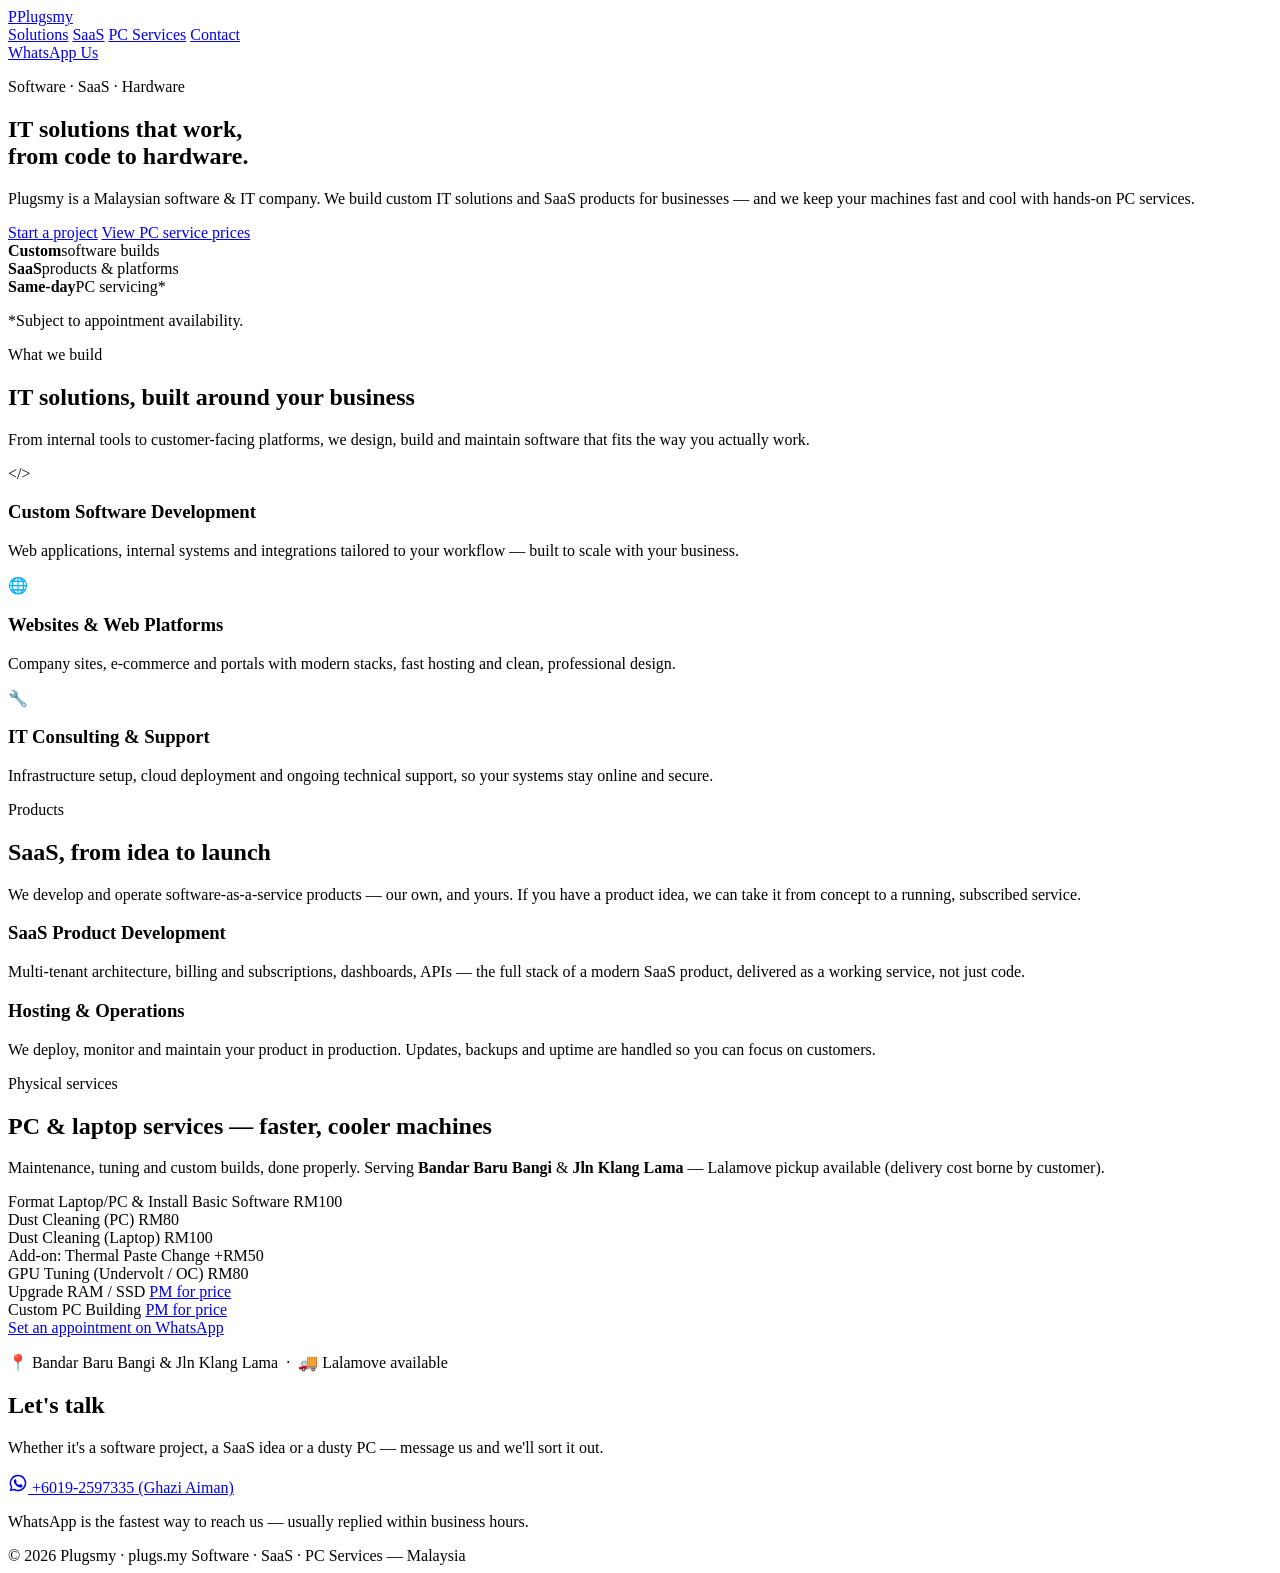
==== site/index.html @ 9894a6c9 "Add site/index.html for Plugsmy website" ====
<!DOCTYPE html>
<html lang="en">
<head>
<meta charset="UTF-8">
<meta name="viewport" content="width=device-width, initial-scale=1.0">
<title>Plugsmy — IT Solutions, SaaS &amp; PC Services</title>
<meta name="description" content="Plugsmy is a Malaysian software &amp; IT company building custom IT solutions and SaaS products, plus hands-on PC services: cleaning, upgrades and custom PC building.">
<link rel="icon" href="data:image/svg+xml,%3Csvg xmlns='http://www.w3.org/2000/svg' viewBox='0 0 100 100'%3E%3Crect width='100' height='100' rx='20' fill='%231d4ed8'/%3E%3Ctext x='50' y='68' font-size='52' font-family='Arial' font-weight='bold' fill='white' text-anchor='middle'%3EP%3C/text%3E%3C/svg%3E">
<link rel="stylesheet" href="styles.css">
</head>
<body>

<header class="nav-wrap">
  <nav class="container nav">
    <a href="#" class="brand"><span class="brand-mark">P</span>Plugs<span class="brand-accent">my</span></a>
    <div class="nav-links">
      <a href="#solutions">Solutions</a>
      <a href="#saas">SaaS</a>
      <a href="#pc-services">PC Services</a>
      <a href="#contact">Contact</a>
    </div>
    <a class="btn btn-primary btn-sm" href="https://wa.me/60192597335?text=Hi%20Plugsmy%2C%20I%27d%20like%20to%20make%20an%20enquiry." target="_blank" rel="noopener">WhatsApp Us</a>
  </nav>
</header>

<main>
  <!-- ============ HERO ============ -->
  <section class="hero">
    <div class="container hero-inner">
      <p class="eyebrow">Software · SaaS · Hardware</p>
      <h1>IT solutions that work,<br>from <span class="accent">code</span> to <span class="accent">hardware</span>.</h1>
      <p class="lead">Plugsmy is a Malaysian software &amp; IT company. We build custom IT solutions and SaaS products for businesses — and we keep your machines fast and cool with hands-on PC services.</p>
      <div class="hero-actions">
        <a class="btn btn-primary" href="https://wa.me/60192597335?text=Hi%20Plugsmy%2C%20I%27d%20like%20to%20discuss%20a%20project." target="_blank" rel="noopener">Start a project</a>
        <a class="btn btn-ghost" href="#pc-services">View PC service prices</a>
      </div>
      <div class="hero-stats">
        <div><strong>Custom</strong><span>software builds</span></div>
        <div><strong>SaaS</strong><span>products &amp; platforms</span></div>
        <div><strong>Same-day</strong><span>PC servicing*</span></div>
      </div>
      <p class="footnote">*Subject to appointment availability.</p>
    </div>
  </section>

  <!-- ============ IT SOLUTIONS ============ -->
  <section id="solutions" class="section">
    <div class="container">
      <p class="eyebrow">What we build</p>
      <h2>IT solutions, built around your business</h2>
      <p class="section-lead">From internal tools to customer-facing platforms, we design, build and maintain software that fits the way you actually work.</p>
      <div class="grid grid-3">
        <div class="card">
          <div class="card-icon">&lt;/&gt;</div>
          <h3>Custom Software Development</h3>
          <p>Web applications, internal systems and integrations tailored to your workflow — built to scale with your business.</p>
        </div>
        <div class="card">
          <div class="card-icon">🌐</div>
          <h3>Websites &amp; Web Platforms</h3>
          <p>Company sites, e-commerce and portals with modern stacks, fast hosting and clean, professional design.</p>
        </div>
        <div class="card">
          <div class="card-icon">🔧</div>
          <h3>IT Consulting &amp; Support</h3>
          <p>Infrastructure setup, cloud deployment and ongoing technical support, so your systems stay online and secure.</p>
        </div>
      </div>
    </div>
  </section>

  <!-- ============ SAAS ============ -->
  <section id="saas" class="section section-alt">
    <div class="container">
      <p class="eyebrow">Products</p>
      <h2>SaaS, from idea to launch</h2>
      <p class="section-lead">We develop and operate software-as-a-service products — our own, and yours. If you have a product idea, we can take it from concept to a running, subscribed service.</p>
      <div class="grid grid-2">
        <div class="card">
          <h3>SaaS Product Development</h3>
          <p>Multi-tenant architecture, billing and subscriptions, dashboards, APIs — the full stack of a modern SaaS product, delivered as a working service, not just code.</p>
        </div>
        <div class="card">
          <h3>Hosting &amp; Operations</h3>
          <p>We deploy, monitor and maintain your product in production. Updates, backups and uptime are handled so you can focus on customers.</p>
        </div>
      </div>
    </div>
  </section>

  <!-- ============ PC SERVICES ============ -->
  <section id="pc-services" class="section">
    <div class="container">
      <p class="eyebrow">Physical services</p>
      <h2>PC &amp; laptop services — faster, cooler machines</h2>
      <p class="section-lead">Maintenance, tuning and custom builds, done properly. Serving <strong>Bandar Baru Bangi</strong> &amp; <strong>Jln Klang Lama</strong> — Lalamove pickup available (delivery cost borne by customer).</p>

      <div class="price-table" role="table" aria-label="PC service price list">
        <div class="price-row" role="row">
          <span role="cell">Format Laptop/PC &amp; Install Basic Software</span>
          <span class="price" role="cell">RM100</span>
        </div>
        <div class="price-row" role="row">
          <span role="cell">Dust Cleaning (PC)</span>
          <span class="price" role="cell">RM80</span>
        </div>
        <div class="price-row" role="row">
          <span role="cell">Dust Cleaning (Laptop)</span>
          <span class="price" role="cell">RM100</span>
        </div>
        <div class="price-row" role="row">
          <span role="cell">Add-on: Thermal Paste Change</span>
          <span class="price" role="cell">+RM50</span>
        </div>
        <div class="price-row" role="row">
          <span role="cell">GPU Tuning (Undervolt / OC)</span>
          <span class="price" role="cell">RM80</span>
        </div>
        <div class="price-row" role="row">
          <span role="cell">Upgrade RAM / SSD</span>
          <span class="price ask" role="cell"><a href="https://wa.me/60192597335?text=Hi%2C%20I%27d%20like%20a%20quote%20for%20a%20RAM%2FSSD%20upgrade." target="_blank" rel="noopener">PM for price</a></span>
        </div>
        <div class="price-row" role="row">
          <span role="cell">Custom PC Building</span>
          <span class="price ask" role="cell"><a href="https://wa.me/60192597335?text=Hi%2C%20I%27d%20like%20a%20quote%20for%20a%20custom%20PC%20build." target="_blank" rel="noopener">PM for price</a></span>
        </div>
      </div>

      <div class="pc-cta">
        <a class="btn btn-primary" href="https://wa.me/60192597335?text=Hi%2C%20I%27d%20like%20to%20set%20an%20appointment%20for%20PC%2Flaptop%20servicing." target="_blank" rel="noopener">Set an appointment on WhatsApp</a>
        <p class="footnote">📍 Bandar Baru Bangi &amp; Jln Klang Lama &nbsp;·&nbsp; 🚚 Lalamove available</p>
      </div>
    </div>
  </section>

  <!-- ============ CONTACT ============ -->
  <section id="contact" class="section section-contact">
    <div class="container contact-inner">
      <h2>Let's talk</h2>
      <p class="section-lead">Whether it's a software project, a SaaS idea or a dusty PC — message us and we'll sort it out.</p>
      <a class="btn btn-whatsapp" href="https://wa.me/60192597335" target="_blank" rel="noopener">
        <svg viewBox="0 0 24 24" width="20" height="20" fill="currentColor" aria-hidden="true"><path d="M12 2a10 10 0 0 0-8.6 15.1L2 22l5-1.3A10 10 0 1 0 12 2zm0 18.2c-1.5 0-3-.4-4.3-1.2l-.3-.2-3 .8.8-2.9-.2-.3A8.2 8.2 0 1 1 12 20.2zm4.5-6.1c-.2-.1-1.5-.7-1.7-.8-.2-.1-.4-.1-.5.1-.2.2-.6.8-.7.9-.1.2-.3.2-.5.1a6.7 6.7 0 0 1-3.3-2.9c-.3-.4 0-.5.1-.7l.4-.5c.1-.2.1-.3 0-.5-.1-.1-.5-1.3-.7-1.8-.2-.4-.4-.4-.5-.4h-.5c-.2 0-.5.1-.7.3-.2.3-.9.9-.9 2.2s.9 2.5 1.1 2.7c.1.2 1.8 2.8 4.4 3.9.6.3 1.1.4 1.5.6.6.2 1.2.2 1.6.1.5-.1 1.5-.6 1.7-1.2.2-.6.2-1.1.1-1.2 0 0-.2-.1-.4-.2z"/></svg>
        +6019-2597335 (Ghazi Aiman)
      </a>
      <p class="footnote">WhatsApp is the fastest way to reach us — usually replied within business hours.</p>
    </div>
  </section>
</main>

<footer class="footer">
  <div class="container footer-inner">
    <span>© 2026 Plugsmy · plugs.my</span>
    <span>Software · SaaS · PC Services — Malaysia</span>
  </div>
</footer>

</body>
</html>
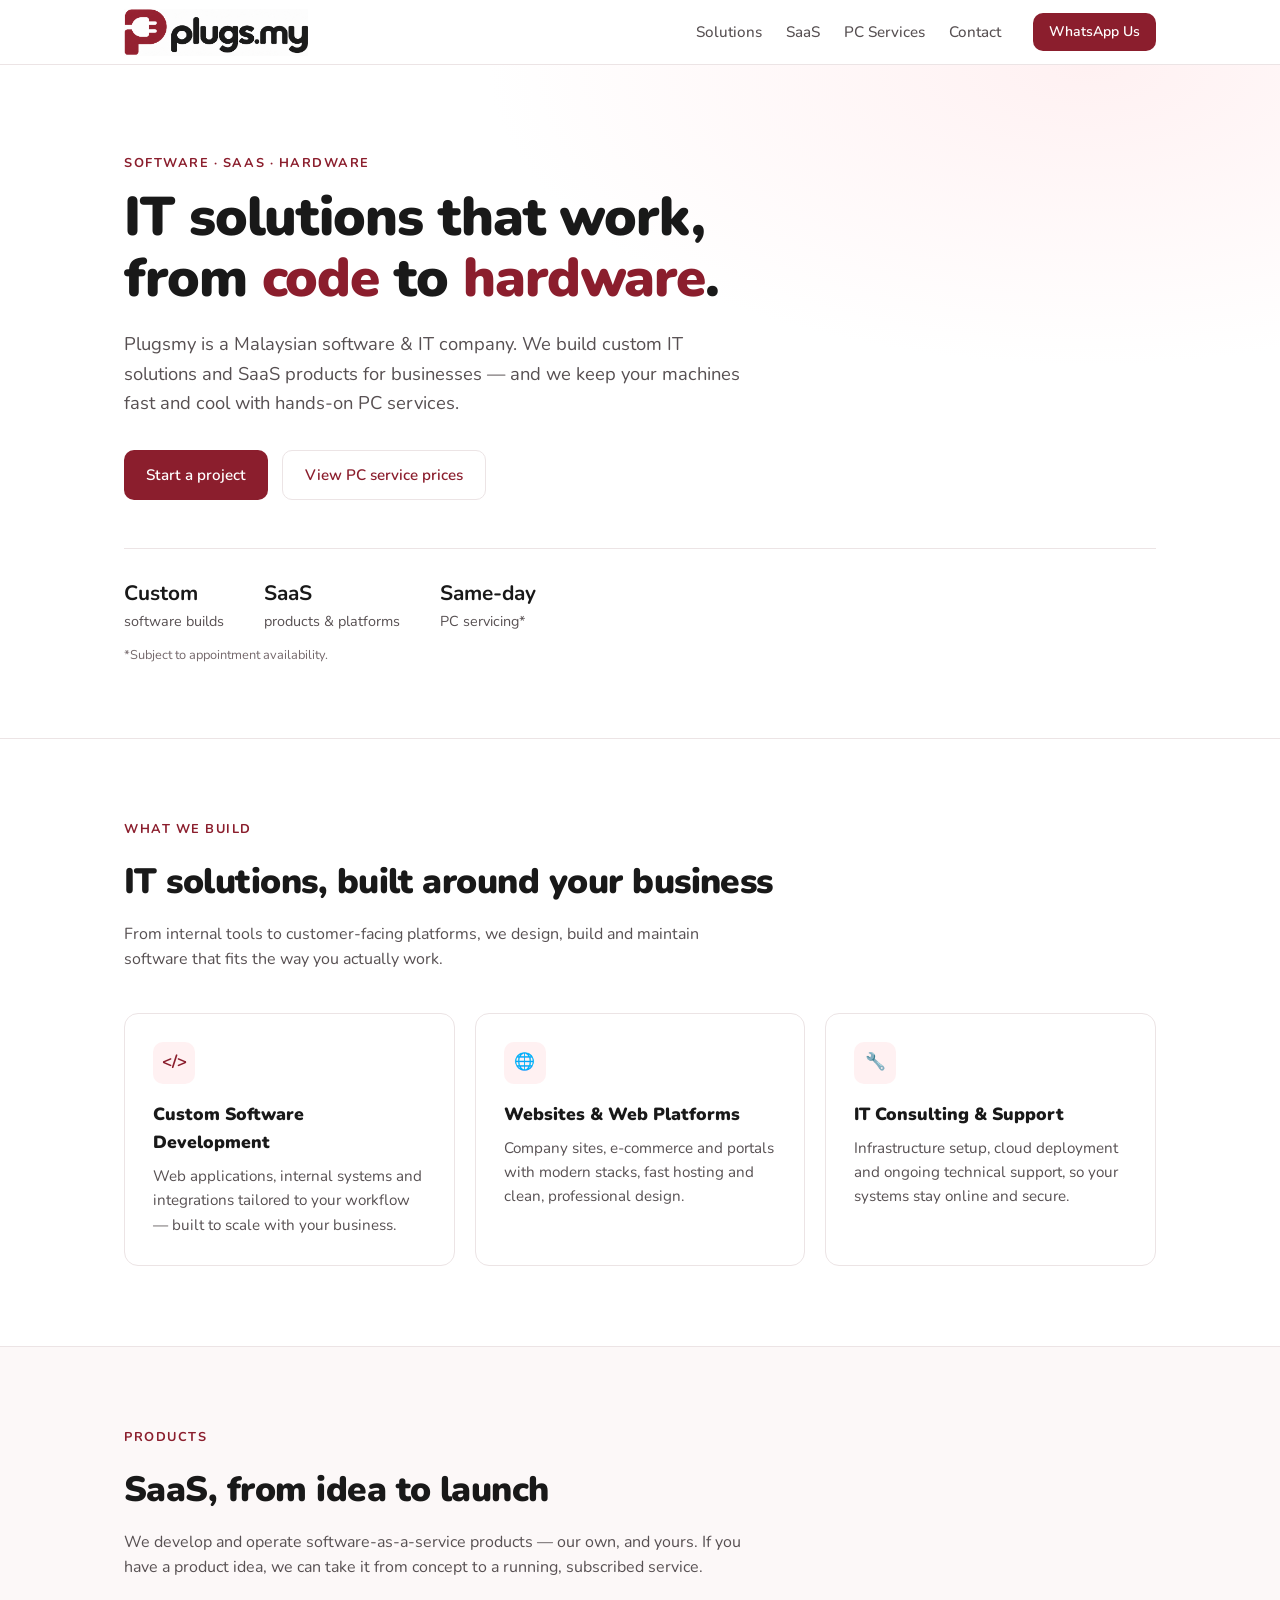
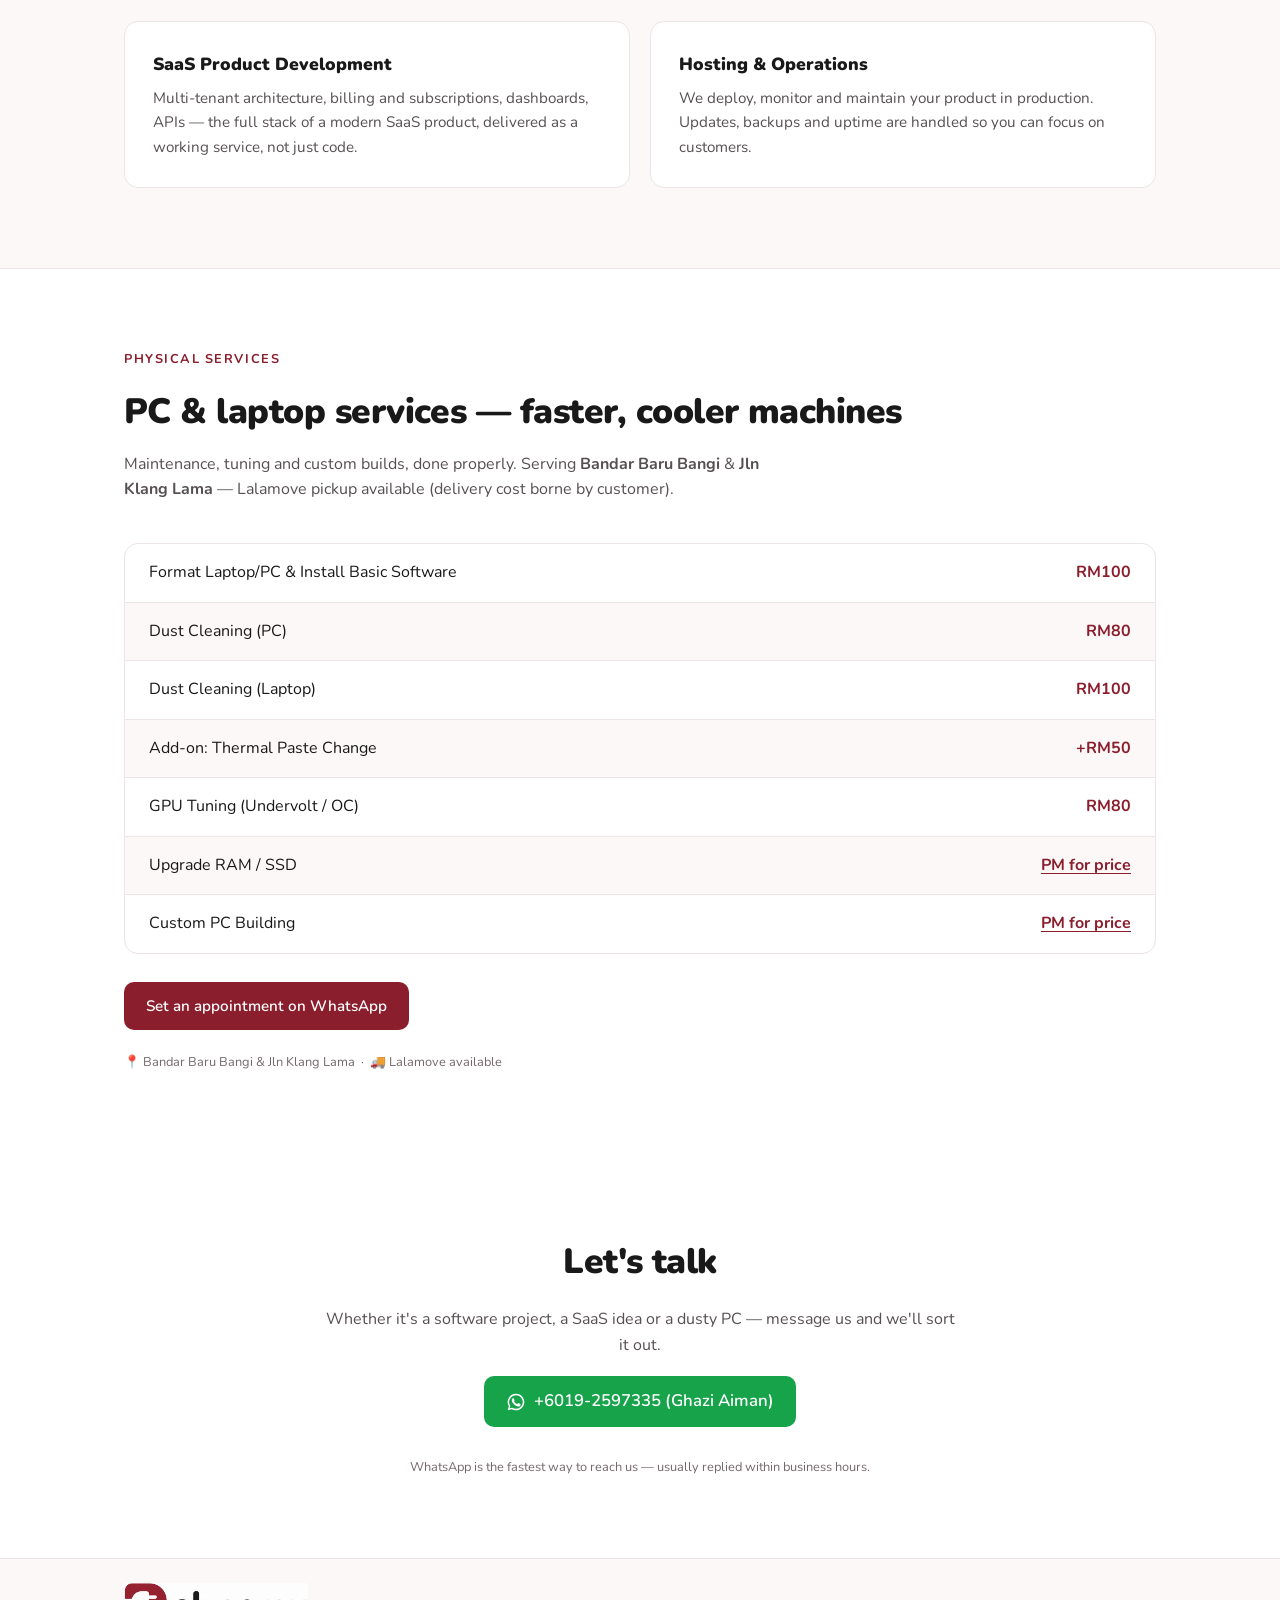
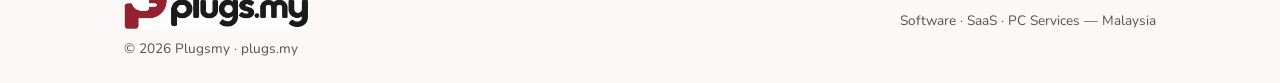
==== commit a7294079: "Apply crimson Plugsmy logo and rounded typography across the website" ====
--- a/site/index.html
+++ b/site/index.html
@@ -5,14 +5,16 @@
 <meta name="viewport" content="width=device-width, initial-scale=1.0">
 <title>Plugsmy — IT Solutions, SaaS &amp; PC Services</title>
 <meta name="description" content="Plugsmy is a Malaysian software &amp; IT company building custom IT solutions and SaaS products, plus hands-on PC services: cleaning, upgrades and custom PC building.">
-<link rel="icon" href="data:image/svg+xml,%3Csvg xmlns='http://www.w3.org/2000/svg' viewBox='0 0 100 100'%3E%3Crect width='100' height='100' rx='20' fill='%231d4ed8'/%3E%3Ctext x='50' y='68' font-size='52' font-family='Arial' font-weight='bold' fill='white' text-anchor='middle'%3EP%3C/text%3E%3C/svg%3E">
+<meta name="theme-color" content="#8b1e2d">
+<link rel="icon" href="assets/favicon.svg" type="image/svg+xml">
+<link rel="preload" href="assets/fonts/nunito-variable.ttf" as="font" type="font/ttf" crossorigin>
 <link rel="stylesheet" href="styles.css">
 </head>
 <body>
 
 <header class="nav-wrap">
   <nav class="container nav">
-    <a href="#" class="brand"><span class="brand-mark">P</span>Plugs<span class="brand-accent">my</span></a>
+    <a href="#" class="brand" aria-label="Plugsmy home"><span class="brand-logo"><img src="assets/plugsmy-logo.png" alt="plugs.my" width="1774" height="887"></span></a>
     <div class="nav-links">
       <a href="#solutions">Solutions</a>
       <a href="#saas">SaaS</a>
@@ -149,7 +151,7 @@
 
 <footer class="footer">
   <div class="container footer-inner">
-    <span>© 2026 Plugsmy · plugs.my</span>
+    <div class="footer-brand"><a href="#" class="brand" aria-label="Plugsmy home"><span class="brand-logo"><img src="assets/plugsmy-logo.png" alt="plugs.my" width="1774" height="887" loading="lazy"></span></a><span>© 2026 Plugsmy · plugs.my</span></div>
     <span>Software · SaaS · PC Services — Malaysia</span>
   </div>
 </footer>
--- a/site/styles.css
+++ b/site/styles.css
@@ -0,0 +1,182 @@
+/* Plugsmy — crimson branding and rounded typography */
+@font-face {
+  font-family: "Nunito";
+  src: url("assets/fonts/nunito-variable.ttf") format("truetype");
+  font-style: normal;
+  font-weight: 200 1000;
+  font-display: swap;
+}
+
+:root {
+  --accent: #8b1e2d;
+  --accent-dark: #6d1421;
+  --accent-soft: #fff1f2;
+  --ink: #191919;
+  --ink-soft: #575052;
+  --line: #ece4e5;
+  --bg: #ffffff;
+  --bg-alt: #fcf8f8;
+  --whatsapp: #16a34a;
+  --radius: 14px;
+}
+
+* { margin: 0; padding: 0; box-sizing: border-box; }
+
+html { scroll-behavior: smooth; }
+
+body {
+  font-family: "Nunito", ui-rounded, system-ui, sans-serif;
+  color: var(--ink);
+  background: var(--bg);
+  line-height: 1.6;
+  -webkit-font-smoothing: antialiased;
+}
+
+.container { max-width: 1080px; margin: 0 auto; padding: 0 24px; }
+
+/* ---------- Nav ---------- */
+.nav-wrap {
+  position: sticky; top: 0; z-index: 50;
+  background: rgba(255,255,255,.9);
+  backdrop-filter: blur(8px);
+  border-bottom: 1px solid var(--line);
+}
+.nav { display: flex; align-items: center; gap: 32px; height: 64px; }
+.brand {
+  display: inline-flex; align-items: center; flex-shrink: 0;
+  color: var(--ink); text-decoration: none;
+}
+/* Display the approved image's artwork without its presentation margins. */
+.brand-logo {
+  position: relative; display: block; overflow: hidden;
+  width: 184px; height: 47px;
+}
+.brand-logo img {
+  position: absolute; width: 241px; height: auto; max-width: none;
+  left: -32px; top: -35px;
+}
+:where(a, button):focus-visible { outline: 3px solid var(--accent); outline-offset: 4px; }
+h1, h2, h3 { font-weight: 900; }
+.nav-links { display: flex; gap: 24px; margin-left: auto; }
+.nav-links a {
+  color: var(--ink-soft); text-decoration: none; font-size: .95rem; font-weight: 500;
+}
+.nav-links a:hover { color: var(--accent); }
+
+/* ---------- Buttons ---------- */
+.btn {
+  display: inline-flex; align-items: center; gap: 8px;
+  padding: 12px 22px; border-radius: 10px;
+  font-weight: 600; font-size: .95rem; text-decoration: none;
+  transition: background .15s ease, transform .15s ease;
+}
+.btn:active { transform: scale(.98); }
+.btn-sm { padding: 8px 16px; font-size: .875rem; }
+.btn-primary { background: var(--accent); color: #fff; }
+.btn-primary:hover { background: var(--accent-dark); }
+.btn-ghost { color: var(--accent); border: 1px solid var(--line); background: #fff; }
+.btn-ghost:hover { border-color: var(--accent); background: var(--accent-soft); }
+.btn-whatsapp { background: var(--whatsapp); color: #fff; font-size: 1.05rem; }
+.btn-whatsapp:hover { background: #15803d; }
+
+/* ---------- Hero ---------- */
+.hero {
+  background:
+    radial-gradient(600px 300px at 85% 0%, var(--accent-soft), transparent),
+    var(--bg);
+  border-bottom: 1px solid var(--line);
+}
+.hero-inner { padding: 88px 24px 72px; }
+.eyebrow {
+  color: var(--accent); font-weight: 700; font-size: .8rem;
+  text-transform: uppercase; letter-spacing: .12em; margin-bottom: 14px;
+}
+h1 { font-size: clamp(2.1rem, 5vw, 3.4rem); line-height: 1.12; letter-spacing: -.02em; }
+.accent { color: var(--accent); }
+.lead {
+  margin-top: 20px; max-width: 620px;
+  color: var(--ink-soft); font-size: 1.15rem;
+}
+.hero-actions { display: flex; flex-wrap: wrap; gap: 14px; margin-top: 32px; }
+.hero-stats {
+  display: flex; flex-wrap: wrap; gap: 40px; margin-top: 48px;
+  padding-top: 28px; border-top: 1px solid var(--line);
+}
+.hero-stats div { display: flex; flex-direction: column; }
+.hero-stats strong { font-size: 1.3rem; color: var(--ink); }
+.hero-stats span { color: var(--ink-soft); font-size: .9rem; }
+.footnote { color: #74686b; font-size: .8rem; margin-top: 12px; }
+
+/* ---------- Sections ---------- */
+.section { padding: 80px 0; }
+.section-alt { background: var(--bg-alt); border-top: 1px solid var(--line); border-bottom: 1px solid var(--line); }
+h2 { font-size: clamp(1.6rem, 3.5vw, 2.2rem); letter-spacing: -.015em; }
+.section-lead { margin-top: 12px; max-width: 640px; color: var(--ink-soft); }
+
+.grid { display: grid; gap: 20px; margin-top: 40px; }
+.grid-3 { grid-template-columns: repeat(3, 1fr); }
+.grid-2 { grid-template-columns: repeat(2, 1fr); }
+
+.card {
+  background: #fff; border: 1px solid var(--line); border-radius: var(--radius);
+  padding: 28px;
+}
+.card h3 { font-size: 1.1rem; margin-bottom: 8px; }
+.card p { color: var(--ink-soft); font-size: .95rem; }
+.card-icon {
+  width: 42px; height: 42px; border-radius: 10px;
+  background: var(--accent-soft); color: var(--accent);
+  display: grid; place-items: center;
+  font-weight: 700; font-size: 1.05rem; margin-bottom: 16px;
+}
+
+/* ---------- Price table ---------- */
+.price-table {
+  margin-top: 40px;
+  border: 1px solid var(--line); border-radius: var(--radius);
+  overflow: hidden; background: #fff;
+}
+.price-row {
+  display: flex; justify-content: space-between; align-items: center; gap: 16px;
+  padding: 16px 24px;
+}
+.price-row + .price-row { border-top: 1px solid var(--line); }
+.price-row:nth-child(even) { background: var(--bg-alt); }
+.price { font-weight: 700; color: var(--accent); white-space: nowrap; }
+.price.ask a { color: var(--accent); text-decoration: underline; text-underline-offset: 3px; }
+
+.pc-cta { margin-top: 28px; display: flex; flex-direction: column; align-items: flex-start; gap: 10px; }
+
+/* ---------- Contact ---------- */
+.section-contact { text-align: center; }
+.contact-inner { display: flex; flex-direction: column; align-items: center; gap: 18px; }
+.section-contact .section-lead { margin-top: 0; }
+
+/* ---------- Footer ---------- */
+.footer { border-top: 1px solid var(--line); padding: 24px 0; background: var(--bg-alt); }
+.footer-inner {
+  display: flex; align-items: center; justify-content: space-between; flex-wrap: wrap; gap: 20px;
+  color: var(--ink-soft); font-size: .85rem;
+}
+.footer-brand { display: flex; flex-direction: column; gap: 8px; }
+.footer .brand-logo { background: #fff; border-radius: 4px; }
+
+/* ---------- Responsive ---------- */
+@media (max-width: 820px) {
+  .grid-3, .grid-2 { grid-template-columns: 1fr; }
+  .nav-links { display: none; }
+  .hero-inner { padding: 64px 24px 56px; }
+  .hero-stats { gap: 24px; }
+}
+
+@media (max-width: 420px) {
+  .nav { gap: 12px; }
+  .nav .brand-logo { width: 150px; height: 39px; }
+  .nav .brand-logo img { width: 196.5px; left: -26px; top: -28.5px; }
+  .nav .btn-sm { padding: 8px 10px; font-size: .8rem; }
+}
+
+@media (prefers-reduced-motion: reduce) {
+  html { scroll-behavior: auto; }
+  .btn { transition: none; }
+}
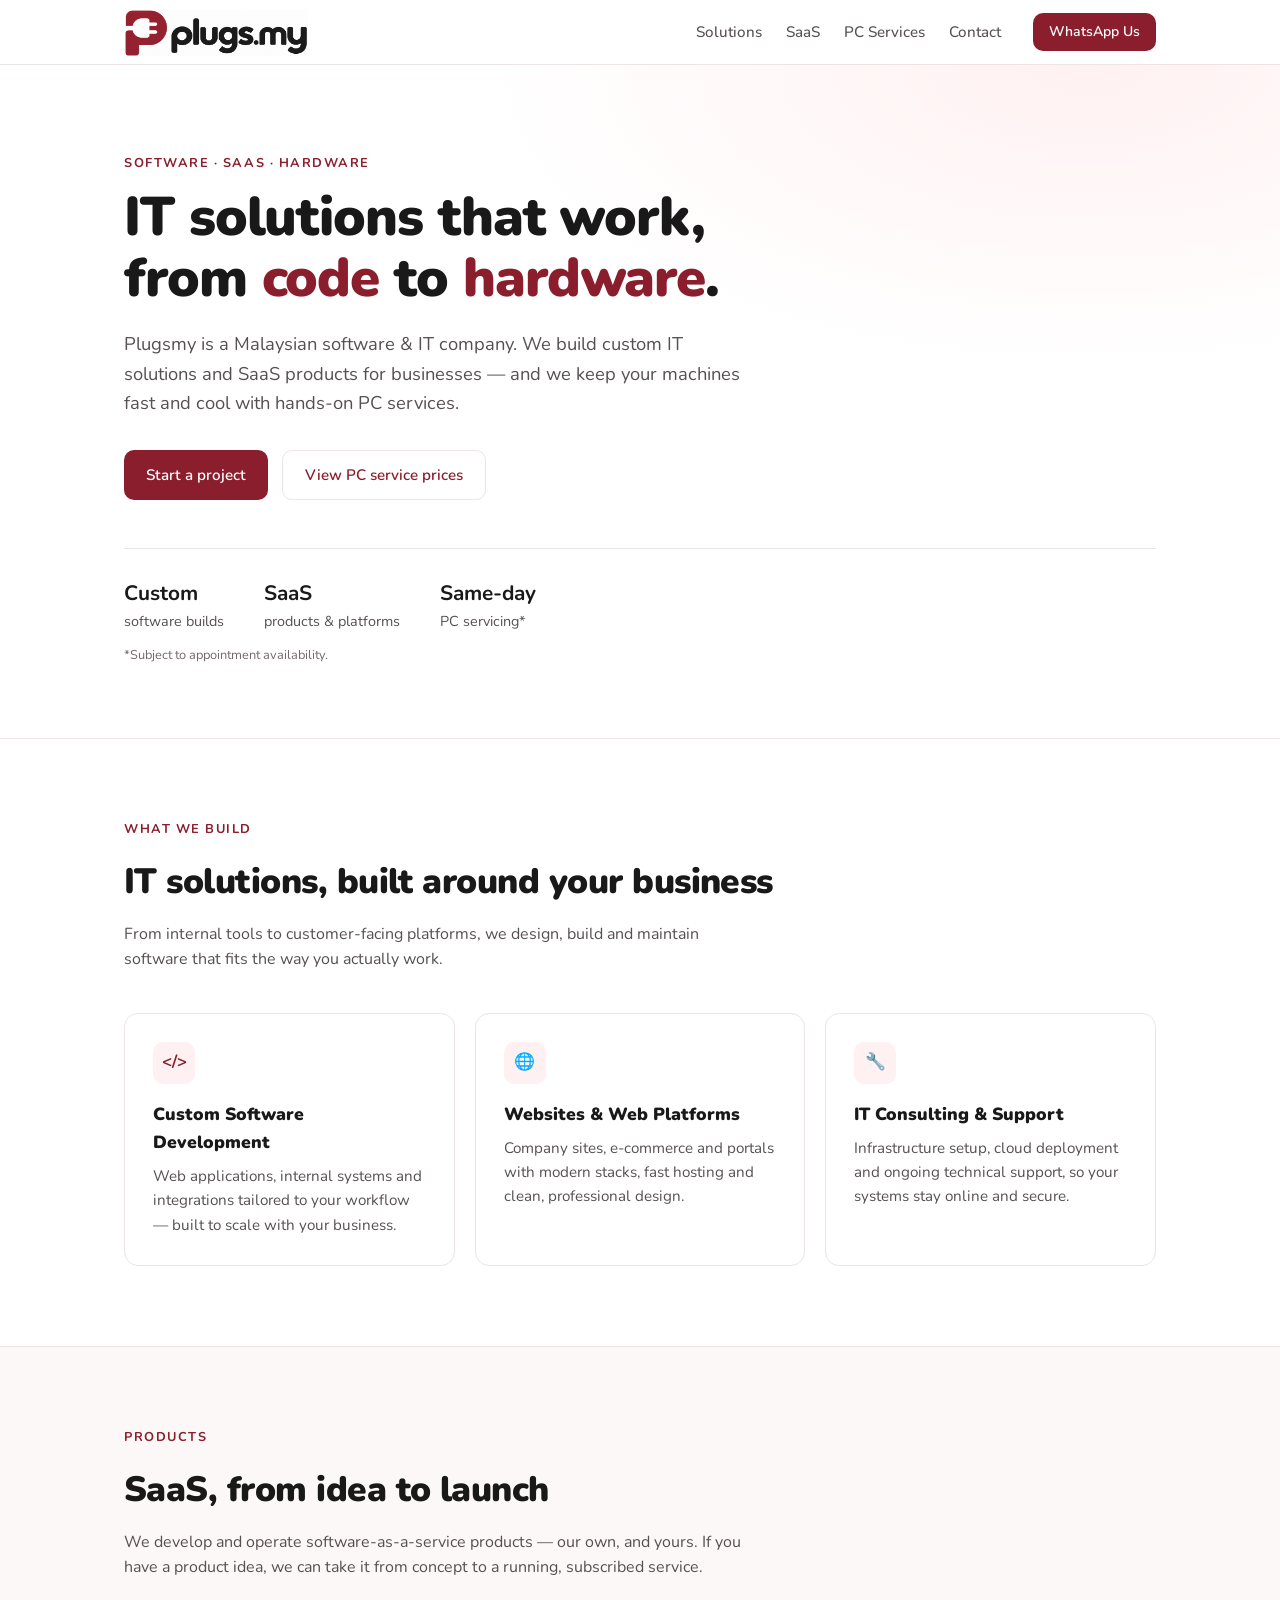
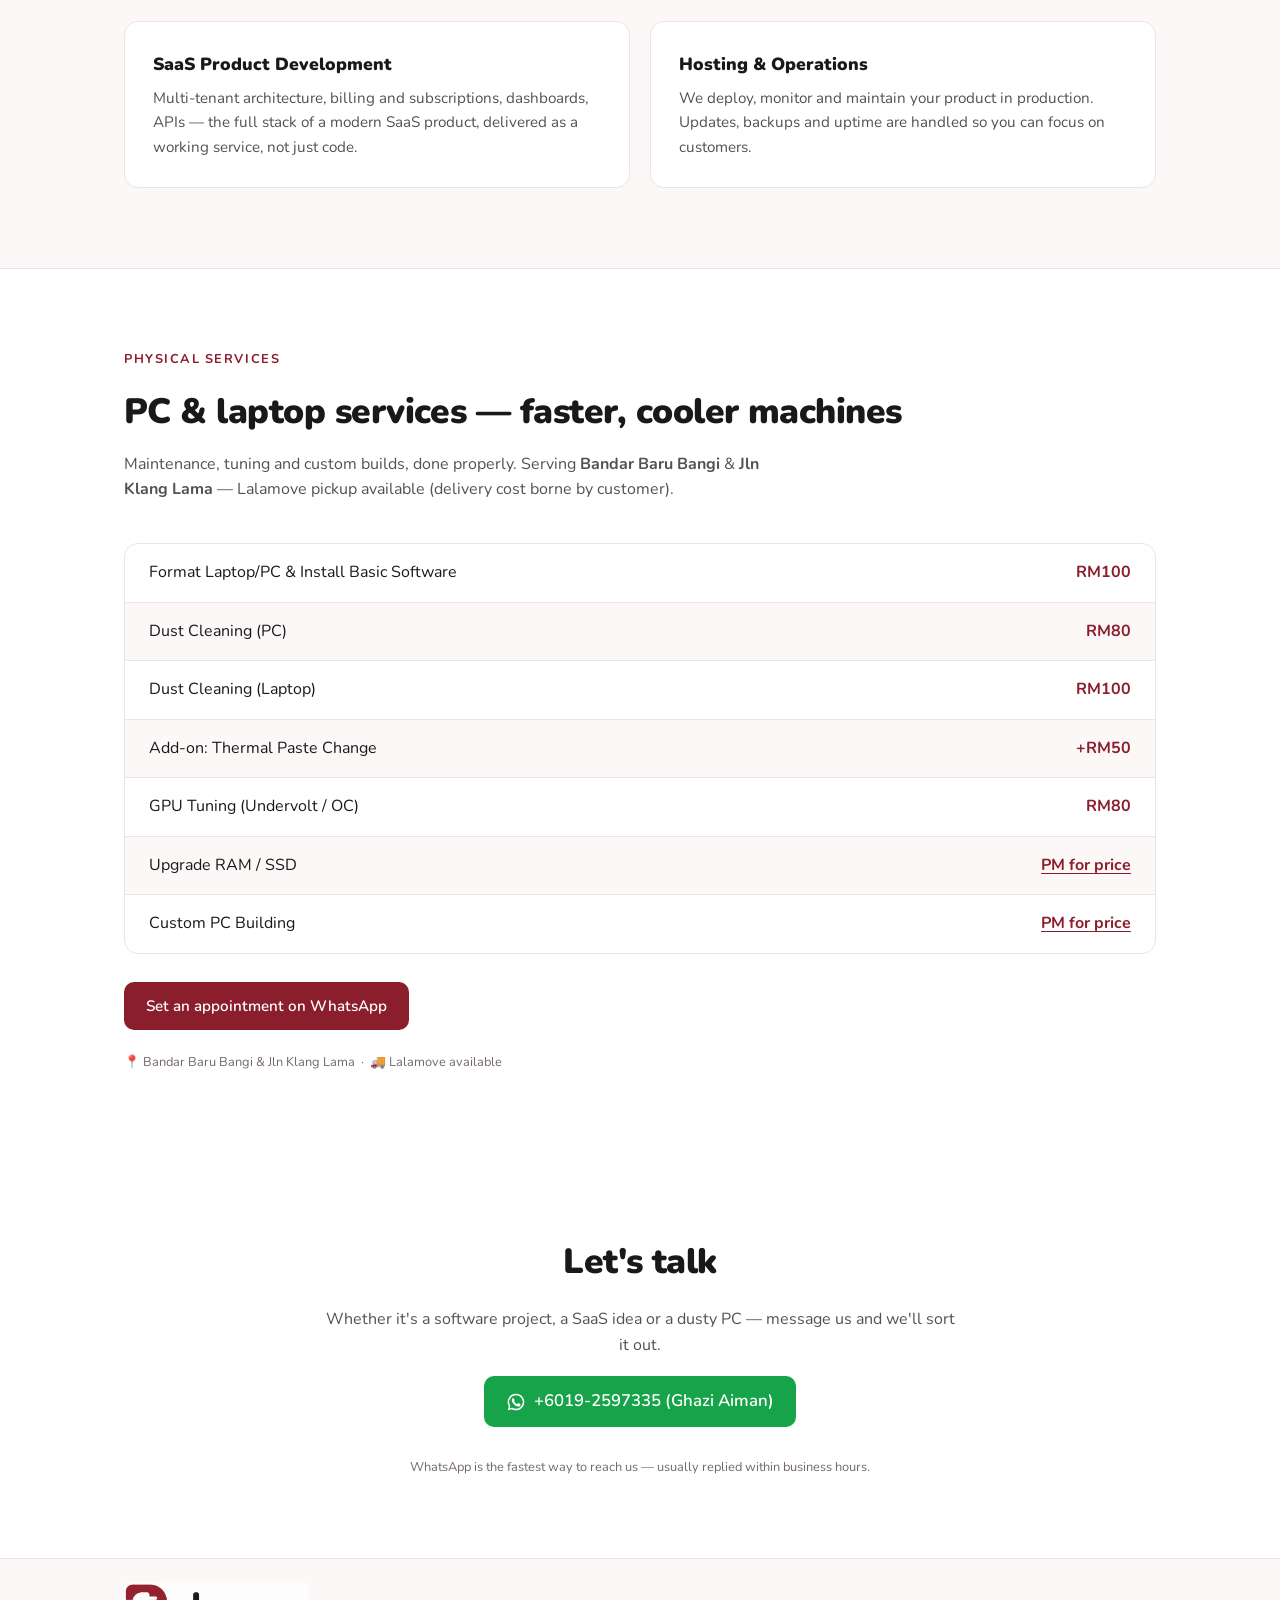
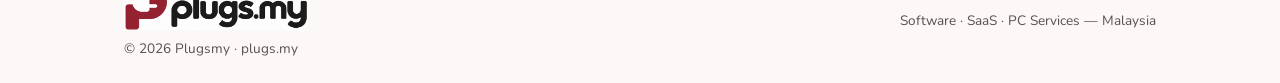
==== commit c36a6017: "Version branding CSS and constrain logo independently of cached styles" ====
--- a/site/index.html
+++ b/site/index.html
@@ -8,13 +8,13 @@
 <meta name="theme-color" content="#8b1e2d">
 <link rel="icon" href="assets/favicon.svg" type="image/svg+xml">
 <link rel="preload" href="assets/fonts/nunito-variable.ttf" as="font" type="font/ttf" crossorigin>
-<link rel="stylesheet" href="styles.css">
+<link rel="stylesheet" href="styles.css?v=20261013-brand-2">
 </head>
 <body>
 
 <header class="nav-wrap">
   <nav class="container nav">
-    <a href="#" class="brand" aria-label="Plugsmy home"><span class="brand-logo"><img src="assets/plugsmy-logo.png" alt="plugs.my" width="1774" height="887"></span></a>
+    <a href="#" class="brand" aria-label="Plugsmy home"><span class="brand-logo"><img src="assets/plugsmy-logo.svg" alt="plugs.my" width="184" height="47" style="max-width:100%;height:auto"></span></a>
     <div class="nav-links">
       <a href="#solutions">Solutions</a>
       <a href="#saas">SaaS</a>
@@ -151,7 +151,7 @@
 
 <footer class="footer">
   <div class="container footer-inner">
-    <div class="footer-brand"><a href="#" class="brand" aria-label="Plugsmy home"><span class="brand-logo"><img src="assets/plugsmy-logo.png" alt="plugs.my" width="1774" height="887" loading="lazy"></span></a><span>© 2026 Plugsmy · plugs.my</span></div>
+    <div class="footer-brand"><a href="#" class="brand" aria-label="Plugsmy home"><span class="brand-logo"><img src="assets/plugsmy-logo.svg" alt="plugs.my" width="184" height="47" style="max-width:100%;height:auto" loading="lazy"></span></a><span>© 2026 Plugsmy · plugs.my</span></div>
     <span>Software · SaaS · PC Services — Malaysia</span>
   </div>
 </footer>
--- a/site/styles.css
+++ b/site/styles.css
@@ -46,14 +46,13 @@
   display: inline-flex; align-items: center; flex-shrink: 0;
   color: var(--ink); text-decoration: none;
 }
-/* Display the approved image's artwork without its presentation margins. */
+/* The logo asset has a cropped viewport and safe intrinsic dimensions. */
 .brand-logo {
   position: relative; display: block; overflow: hidden;
   width: 184px; height: 47px;
 }
 .brand-logo img {
-  position: absolute; width: 241px; height: auto; max-width: none;
-  left: -32px; top: -35px;
+  display: block; width: 100%; height: auto; max-width: 184px;
 }
 :where(a, button):focus-visible { outline: 3px solid var(--accent); outline-offset: 4px; }
 h1, h2, h3 { font-weight: 900; }
@@ -172,7 +171,7 @@
 @media (max-width: 420px) {
   .nav { gap: 12px; }
   .nav .brand-logo { width: 150px; height: 39px; }
-  .nav .brand-logo img { width: 196.5px; left: -26px; top: -28.5px; }
+  .nav .brand-logo img { width: 100%; }
   .nav .btn-sm { padding: 8px 10px; font-size: .8rem; }
 }
 
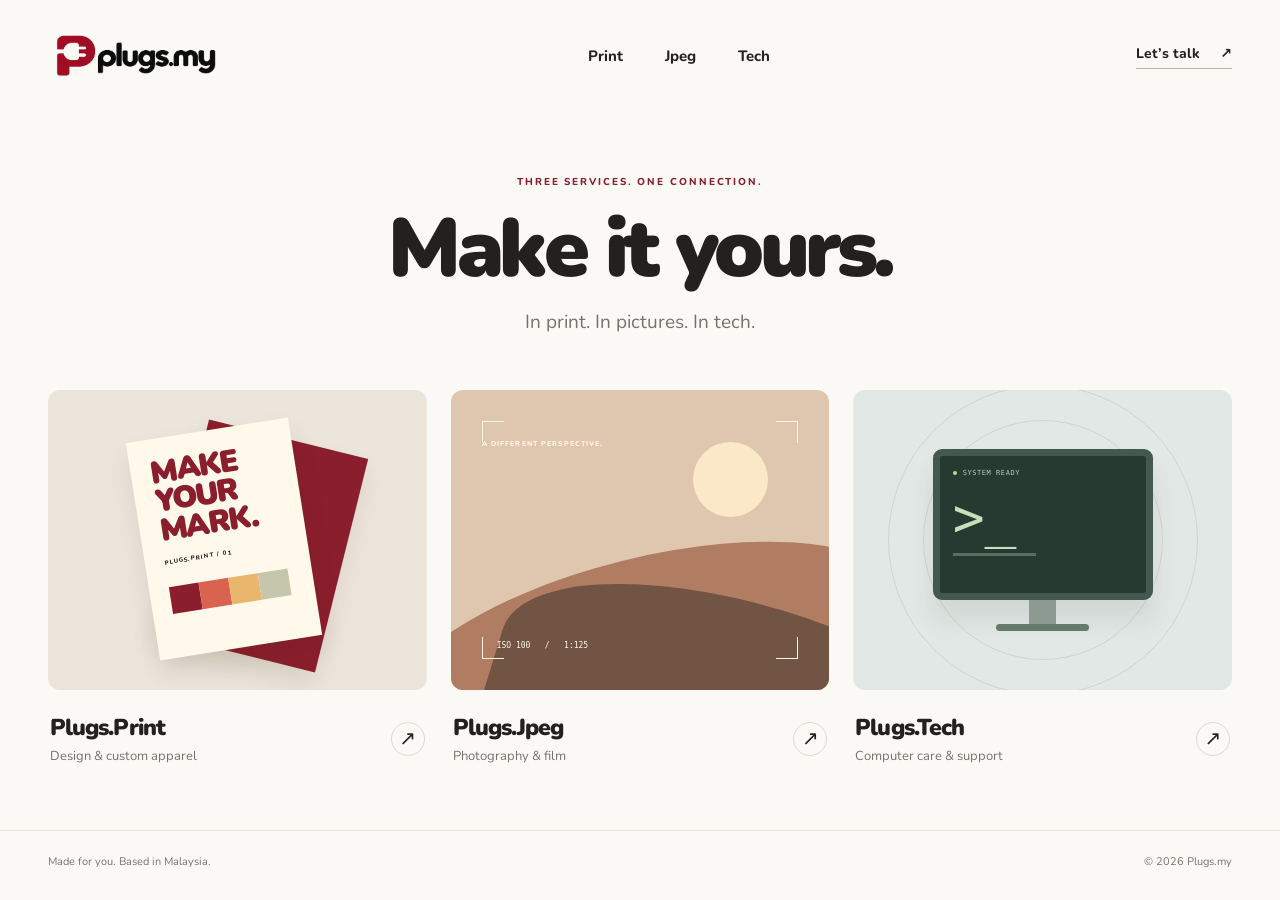
==== commit 8a6dc691: "Launch Plugs Print Jpeg and Tech microsites with portfolio and Dust Buster" ====
--- a/site/index.html
+++ b/site/index.html
@@ -1,160 +1,40 @@
-<!DOCTYPE html>
+<!doctype html>
 <html lang="en">
 <head>
-<meta charset="UTF-8">
-<meta name="viewport" content="width=device-width, initial-scale=1.0">
-<title>Plugsmy — IT Solutions, SaaS &amp; PC Services</title>
-<meta name="description" content="Plugsmy is a Malaysian software &amp; IT company building custom IT solutions and SaaS products, plus hands-on PC services: cleaning, upgrades and custom PC building.">
-<meta name="theme-color" content="#8b1e2d">
-<link rel="icon" href="assets/favicon.svg" type="image/svg+xml">
-<link rel="preload" href="assets/fonts/nunito-variable.ttf" as="font" type="font/ttf" crossorigin>
-<link rel="stylesheet" href="styles.css?v=20261013-brand-2">
+  <meta charset="utf-8">
+  <meta name="viewport" content="width=device-width, initial-scale=1">
+  <title>Plugs.my — Print, Jpeg, Tech</title>
+  <meta name="description" content="Custom design and apparel, photography and video, and computer care. Three services, connected by Plugs.my.">
+  <link rel="icon" href="assets/favicon.svg" type="image/svg+xml">
+  <link rel="stylesheet" href="styles.css?v=20261013-microsites-1">
 </head>
 <body>
-
-<header class="nav-wrap">
-  <nav class="container nav">
-    <a href="#" class="brand" aria-label="Plugsmy home"><span class="brand-logo"><img src="assets/plugsmy-logo.svg" alt="plugs.my" width="184" height="47" style="max-width:100%;height:auto"></span></a>
-    <div class="nav-links">
-      <a href="#solutions">Solutions</a>
-      <a href="#saas">SaaS</a>
-      <a href="#pc-services">PC Services</a>
-      <a href="#contact">Contact</a>
-    </div>
-    <a class="btn btn-primary btn-sm" href="https://wa.me/60192597335?text=Hi%20Plugsmy%2C%20I%27d%20like%20to%20make%20an%20enquiry." target="_blank" rel="noopener">WhatsApp Us</a>
-  </nav>
-</header>
-
-<main>
-  <!-- ============ HERO ============ -->
-  <section class="hero">
-    <div class="container hero-inner">
-      <p class="eyebrow">Software · SaaS · Hardware</p>
-      <h1>IT solutions that work,<br>from <span class="accent">code</span> to <span class="accent">hardware</span>.</h1>
-      <p class="lead">Plugsmy is a Malaysian software &amp; IT company. We build custom IT solutions and SaaS products for businesses — and we keep your machines fast and cool with hands-on PC services.</p>
-      <div class="hero-actions">
-        <a class="btn btn-primary" href="https://wa.me/60192597335?text=Hi%20Plugsmy%2C%20I%27d%20like%20to%20discuss%20a%20project." target="_blank" rel="noopener">Start a project</a>
-        <a class="btn btn-ghost" href="#pc-services">View PC service prices</a>
-      </div>
-      <div class="hero-stats">
-        <div><strong>Custom</strong><span>software builds</span></div>
-        <div><strong>SaaS</strong><span>products &amp; platforms</span></div>
-        <div><strong>Same-day</strong><span>PC servicing*</span></div>
-      </div>
-      <p class="footnote">*Subject to appointment availability.</p>
-    </div>
-  </section>
-
-  <!-- ============ IT SOLUTIONS ============ -->
-  <section id="solutions" class="section">
-    <div class="container">
-      <p class="eyebrow">What we build</p>
-      <h2>IT solutions, built around your business</h2>
-      <p class="section-lead">From internal tools to customer-facing platforms, we design, build and maintain software that fits the way you actually work.</p>
-      <div class="grid grid-3">
-        <div class="card">
-          <div class="card-icon">&lt;/&gt;</div>
-          <h3>Custom Software Development</h3>
-          <p>Web applications, internal systems and integrations tailored to your workflow — built to scale with your business.</p>
-        </div>
-        <div class="card">
-          <div class="card-icon">🌐</div>
-          <h3>Websites &amp; Web Platforms</h3>
-          <p>Company sites, e-commerce and portals with modern stacks, fast hosting and clean, professional design.</p>
-        </div>
-        <div class="card">
-          <div class="card-icon">🔧</div>
-          <h3>IT Consulting &amp; Support</h3>
-          <p>Infrastructure setup, cloud deployment and ongoing technical support, so your systems stay online and secure.</p>
-        </div>
-      </div>
-    </div>
-  </section>
-
-  <!-- ============ SAAS ============ -->
-  <section id="saas" class="section section-alt">
-    <div class="container">
-      <p class="eyebrow">Products</p>
-      <h2>SaaS, from idea to launch</h2>
-      <p class="section-lead">We develop and operate software-as-a-service products — our own, and yours. If you have a product idea, we can take it from concept to a running, subscribed service.</p>
-      <div class="grid grid-2">
-        <div class="card">
-          <h3>SaaS Product Development</h3>
-          <p>Multi-tenant architecture, billing and subscriptions, dashboards, APIs — the full stack of a modern SaaS product, delivered as a working service, not just code.</p>
-        </div>
-        <div class="card">
-          <h3>Hosting &amp; Operations</h3>
-          <p>We deploy, monitor and maintain your product in production. Updates, backups and uptime are handled so you can focus on customers.</p>
-        </div>
-      </div>
-    </div>
-  </section>
-
-  <!-- ============ PC SERVICES ============ -->
-  <section id="pc-services" class="section">
-    <div class="container">
-      <p class="eyebrow">Physical services</p>
-      <h2>PC &amp; laptop services — faster, cooler machines</h2>
-      <p class="section-lead">Maintenance, tuning and custom builds, done properly. Serving <strong>Bandar Baru Bangi</strong> &amp; <strong>Jln Klang Lama</strong> — Lalamove pickup available (delivery cost borne by customer).</p>
-
-      <div class="price-table" role="table" aria-label="PC service price list">
-        <div class="price-row" role="row">
-          <span role="cell">Format Laptop/PC &amp; Install Basic Software</span>
-          <span class="price" role="cell">RM100</span>
-        </div>
-        <div class="price-row" role="row">
-          <span role="cell">Dust Cleaning (PC)</span>
-          <span class="price" role="cell">RM80</span>
-        </div>
-        <div class="price-row" role="row">
-          <span role="cell">Dust Cleaning (Laptop)</span>
-          <span class="price" role="cell">RM100</span>
-        </div>
-        <div class="price-row" role="row">
-          <span role="cell">Add-on: Thermal Paste Change</span>
-          <span class="price" role="cell">+RM50</span>
-        </div>
-        <div class="price-row" role="row">
-          <span role="cell">GPU Tuning (Undervolt / OC)</span>
-          <span class="price" role="cell">RM80</span>
-        </div>
-        <div class="price-row" role="row">
-          <span role="cell">Upgrade RAM / SSD</span>
-          <span class="price ask" role="cell"><a href="https://wa.me/60192597335?text=Hi%2C%20I%27d%20like%20a%20quote%20for%20a%20RAM%2FSSD%20upgrade." target="_blank" rel="noopener">PM for price</a></span>
-        </div>
-        <div class="price-row" role="row">
-          <span role="cell">Custom PC Building</span>
-          <span class="price ask" role="cell"><a href="https://wa.me/60192597335?text=Hi%2C%20I%27d%20like%20a%20quote%20for%20a%20custom%20PC%20build." target="_blank" rel="noopener">PM for price</a></span>
-        </div>
-      </div>
-
-      <div class="pc-cta">
-        <a class="btn btn-primary" href="https://wa.me/60192597335?text=Hi%2C%20I%27d%20like%20to%20set%20an%20appointment%20for%20PC%2Flaptop%20servicing." target="_blank" rel="noopener">Set an appointment on WhatsApp</a>
-        <p class="footnote">📍 Bandar Baru Bangi &amp; Jln Klang Lama &nbsp;·&nbsp; 🚚 Lalamove available</p>
-      </div>
-    </div>
-  </section>
-
-  <!-- ============ CONTACT ============ -->
-  <section id="contact" class="section section-contact">
-    <div class="container contact-inner">
-      <h2>Let's talk</h2>
-      <p class="section-lead">Whether it's a software project, a SaaS idea or a dusty PC — message us and we'll sort it out.</p>
-      <a class="btn btn-whatsapp" href="https://wa.me/60192597335" target="_blank" rel="noopener">
-        <svg viewBox="0 0 24 24" width="20" height="20" fill="currentColor" aria-hidden="true"><path d="M12 2a10 10 0 0 0-8.6 15.1L2 22l5-1.3A10 10 0 1 0 12 2zm0 18.2c-1.5 0-3-.4-4.3-1.2l-.3-.2-3 .8.8-2.9-.2-.3A8.2 8.2 0 1 1 12 20.2zm4.5-6.1c-.2-.1-1.5-.7-1.7-.8-.2-.1-.4-.1-.5.1-.2.2-.6.8-.7.9-.1.2-.3.2-.5.1a6.7 6.7 0 0 1-3.3-2.9c-.3-.4 0-.5.1-.7l.4-.5c.1-.2.1-.3 0-.5-.1-.1-.5-1.3-.7-1.8-.2-.4-.4-.4-.5-.4h-.5c-.2 0-.5.1-.7.3-.2.3-.9.9-.9 2.2s.9 2.5 1.1 2.7c.1.2 1.8 2.8 4.4 3.9.6.3 1.1.4 1.5.6.6.2 1.2.2 1.6.1.5-.1 1.5-.6 1.7-1.2.2-.6.2-1.1.1-1.2 0 0-.2-.1-.4-.2z"/></svg>
-        +6019-2597335 (Ghazi Aiman)
+  <header>
+    <a class="brand" href="#" aria-label="Plugs.my home"><img src="assets/logo-transparent.png" alt="plugs.my" width="184" height="47"></a>
+    <nav aria-label="Services"><a href="print.html">Print</a><a href="jpeg.html">Jpeg</a><a href="tech.html">Tech</a></nav>
+    <a class="contact" href="https://wa.me/60192597335" target="_blank" rel="noopener">Let’s talk <span aria-hidden="true">↗</span></a>
+  </header>
+  <main>
+    <section class="intro">
+      <p class="eyebrow">THREE SERVICES. ONE CONNECTION.</p>
+      <h1>Make it yours.</h1>
+      <p class="intro-line">In print. In pictures. In tech.</p>
+    </section>
+    <section class="services" aria-label="Our services">
+      <a class="service print" href="print.html" aria-label="Explore Plugs.Print">
+        <div class="art print-art" aria-hidden="true"><div class="paper paper-back"></div><div class="paper paper-front"><span class="paper-title">MAKE<br>YOUR<br>MARK.</span><span class="paper-caption">PLUGS.PRINT / 01</span><div class="swatches"><i></i><i></i><i></i><i></i></div></div></div>
+        <div class="service-info"><div><h2>Plugs.Print</h2><p>Design &amp; custom apparel</p></div><span class="arrow" aria-hidden="true">↗</span></div>
       </a>
-      <p class="footnote">WhatsApp is the fastest way to reach us — usually replied within business hours.</p>
-    </div>
-  </section>
-</main>
-
-<footer class="footer">
-  <div class="container footer-inner">
-    <div class="footer-brand"><a href="#" class="brand" aria-label="Plugsmy home"><span class="brand-logo"><img src="assets/plugsmy-logo.svg" alt="plugs.my" width="184" height="47" style="max-width:100%;height:auto" loading="lazy"></span></a><span>© 2026 Plugsmy · plugs.my</span></div>
-    <span>Software · SaaS · PC Services — Malaysia</span>
-  </div>
-</footer>
-
+      <a class="service jpeg" href="jpeg.html" aria-label="Explore Plugs.Jpeg">
+        <div class="art jpeg-art" aria-hidden="true"><div class="sun"></div><div class="hill hill-back"></div><div class="hill hill-front"></div><div class="viewfinder"><i></i><i></i><i></i><i></i><span class="frame-note">A DIFFERENT PERSPECTIVE.</span></div><span class="exposure">ISO 100 &nbsp; / &nbsp; 1:125</span></div>
+        <div class="service-info"><div><h2>Plugs.Jpeg</h2><p>Photography &amp; film</p></div><span class="arrow" aria-hidden="true">↗</span></div>
+      </a>
+      <a class="service tech" href="tech.html" aria-label="Explore Plugs.Tech">
+        <div class="art tech-art" aria-hidden="true"><div class="orbit orbit-one"></div><div class="orbit orbit-two"></div><div class="computer"><div class="screen"><span class="status"><i></i> SYSTEM READY</span><span class="screen-symbol">&gt;_</span><span class="screen-line"></span></div><div class="stand"></div><div class="base"></div></div></div>
+        <div class="service-info"><div><h2>Plugs.Tech</h2><p>Computer care &amp; support</p></div><span class="arrow" aria-hidden="true">↗</span></div>
+      </a>
+    </section>
+  </main>
+  <footer><span>Made for you. Based in Malaysia.</span><span>© 2026 Plugs.my</span></footer>
 </body>
 </html>
--- a/site/styles.css
+++ b/site/styles.css
@@ -1,181 +1,11 @@
-/* Plugsmy — crimson branding and rounded typography */
-@font-face {
-  font-family: "Nunito";
-  src: url("assets/fonts/nunito-variable.ttf") format("truetype");
-  font-style: normal;
-  font-weight: 200 1000;
-  font-display: swap;
-}
-
-:root {
-  --accent: #8b1e2d;
-  --accent-dark: #6d1421;
-  --accent-soft: #fff1f2;
-  --ink: #191919;
-  --ink-soft: #575052;
-  --line: #ece4e5;
-  --bg: #ffffff;
-  --bg-alt: #fcf8f8;
-  --whatsapp: #16a34a;
-  --radius: 14px;
-}
-
-* { margin: 0; padding: 0; box-sizing: border-box; }
-
-html { scroll-behavior: smooth; }
-
-body {
-  font-family: "Nunito", ui-rounded, system-ui, sans-serif;
-  color: var(--ink);
-  background: var(--bg);
-  line-height: 1.6;
-  -webkit-font-smoothing: antialiased;
-}
-
-.container { max-width: 1080px; margin: 0 auto; padding: 0 24px; }
-
-/* ---------- Nav ---------- */
-.nav-wrap {
-  position: sticky; top: 0; z-index: 50;
-  background: rgba(255,255,255,.9);
-  backdrop-filter: blur(8px);
-  border-bottom: 1px solid var(--line);
-}
-.nav { display: flex; align-items: center; gap: 32px; height: 64px; }
-.brand {
-  display: inline-flex; align-items: center; flex-shrink: 0;
-  color: var(--ink); text-decoration: none;
-}
-/* The logo asset has a cropped viewport and safe intrinsic dimensions. */
-.brand-logo {
-  position: relative; display: block; overflow: hidden;
-  width: 184px; height: 47px;
-}
-.brand-logo img {
-  display: block; width: 100%; height: auto; max-width: 184px;
-}
-:where(a, button):focus-visible { outline: 3px solid var(--accent); outline-offset: 4px; }
-h1, h2, h3 { font-weight: 900; }
-.nav-links { display: flex; gap: 24px; margin-left: auto; }
-.nav-links a {
-  color: var(--ink-soft); text-decoration: none; font-size: .95rem; font-weight: 500;
-}
-.nav-links a:hover { color: var(--accent); }
-
-/* ---------- Buttons ---------- */
-.btn {
-  display: inline-flex; align-items: center; gap: 8px;
-  padding: 12px 22px; border-radius: 10px;
-  font-weight: 600; font-size: .95rem; text-decoration: none;
-  transition: background .15s ease, transform .15s ease;
-}
-.btn:active { transform: scale(.98); }
-.btn-sm { padding: 8px 16px; font-size: .875rem; }
-.btn-primary { background: var(--accent); color: #fff; }
-.btn-primary:hover { background: var(--accent-dark); }
-.btn-ghost { color: var(--accent); border: 1px solid var(--line); background: #fff; }
-.btn-ghost:hover { border-color: var(--accent); background: var(--accent-soft); }
-.btn-whatsapp { background: var(--whatsapp); color: #fff; font-size: 1.05rem; }
-.btn-whatsapp:hover { background: #15803d; }
-
-/* ---------- Hero ---------- */
-.hero {
-  background:
-    radial-gradient(600px 300px at 85% 0%, var(--accent-soft), transparent),
-    var(--bg);
-  border-bottom: 1px solid var(--line);
-}
-.hero-inner { padding: 88px 24px 72px; }
-.eyebrow {
-  color: var(--accent); font-weight: 700; font-size: .8rem;
-  text-transform: uppercase; letter-spacing: .12em; margin-bottom: 14px;
-}
-h1 { font-size: clamp(2.1rem, 5vw, 3.4rem); line-height: 1.12; letter-spacing: -.02em; }
-.accent { color: var(--accent); }
-.lead {
-  margin-top: 20px; max-width: 620px;
-  color: var(--ink-soft); font-size: 1.15rem;
-}
-.hero-actions { display: flex; flex-wrap: wrap; gap: 14px; margin-top: 32px; }
-.hero-stats {
-  display: flex; flex-wrap: wrap; gap: 40px; margin-top: 48px;
-  padding-top: 28px; border-top: 1px solid var(--line);
-}
-.hero-stats div { display: flex; flex-direction: column; }
-.hero-stats strong { font-size: 1.3rem; color: var(--ink); }
-.hero-stats span { color: var(--ink-soft); font-size: .9rem; }
-.footnote { color: #74686b; font-size: .8rem; margin-top: 12px; }
-
-/* ---------- Sections ---------- */
-.section { padding: 80px 0; }
-.section-alt { background: var(--bg-alt); border-top: 1px solid var(--line); border-bottom: 1px solid var(--line); }
-h2 { font-size: clamp(1.6rem, 3.5vw, 2.2rem); letter-spacing: -.015em; }
-.section-lead { margin-top: 12px; max-width: 640px; color: var(--ink-soft); }
-
-.grid { display: grid; gap: 20px; margin-top: 40px; }
-.grid-3 { grid-template-columns: repeat(3, 1fr); }
-.grid-2 { grid-template-columns: repeat(2, 1fr); }
-
-.card {
-  background: #fff; border: 1px solid var(--line); border-radius: var(--radius);
-  padding: 28px;
-}
-.card h3 { font-size: 1.1rem; margin-bottom: 8px; }
-.card p { color: var(--ink-soft); font-size: .95rem; }
-.card-icon {
-  width: 42px; height: 42px; border-radius: 10px;
-  background: var(--accent-soft); color: var(--accent);
-  display: grid; place-items: center;
-  font-weight: 700; font-size: 1.05rem; margin-bottom: 16px;
-}
-
-/* ---------- Price table ---------- */
-.price-table {
-  margin-top: 40px;
-  border: 1px solid var(--line); border-radius: var(--radius);
-  overflow: hidden; background: #fff;
-}
-.price-row {
-  display: flex; justify-content: space-between; align-items: center; gap: 16px;
-  padding: 16px 24px;
-}
-.price-row + .price-row { border-top: 1px solid var(--line); }
-.price-row:nth-child(even) { background: var(--bg-alt); }
-.price { font-weight: 700; color: var(--accent); white-space: nowrap; }
-.price.ask a { color: var(--accent); text-decoration: underline; text-underline-offset: 3px; }
-
-.pc-cta { margin-top: 28px; display: flex; flex-direction: column; align-items: flex-start; gap: 10px; }
-
-/* ---------- Contact ---------- */
-.section-contact { text-align: center; }
-.contact-inner { display: flex; flex-direction: column; align-items: center; gap: 18px; }
-.section-contact .section-lead { margin-top: 0; }
-
-/* ---------- Footer ---------- */
-.footer { border-top: 1px solid var(--line); padding: 24px 0; background: var(--bg-alt); }
-.footer-inner {
-  display: flex; align-items: center; justify-content: space-between; flex-wrap: wrap; gap: 20px;
-  color: var(--ink-soft); font-size: .85rem;
-}
-.footer-brand { display: flex; flex-direction: column; gap: 8px; }
-.footer .brand-logo { background: #fff; border-radius: 4px; }
-
-/* ---------- Responsive ---------- */
-@media (max-width: 820px) {
-  .grid-3, .grid-2 { grid-template-columns: 1fr; }
-  .nav-links { display: none; }
-  .hero-inner { padding: 64px 24px 56px; }
-  .hero-stats { gap: 24px; }
-}
-
-@media (max-width: 420px) {
-  .nav { gap: 12px; }
-  .nav .brand-logo { width: 150px; height: 39px; }
-  .nav .brand-logo img { width: 100%; }
-  .nav .btn-sm { padding: 8px 10px; font-size: .8rem; }
-}
-
-@media (prefers-reduced-motion: reduce) {
-  html { scroll-behavior: auto; }
-  .btn { transition: none; }
-}
+@font-face{font-family:Nunito;src:url('assets/fonts/nunito-variable.ttf') format('truetype');font-weight:200 1000;font-display:swap}
+:root{--red:#8b1e2d;--ink:#242020;--muted:#78716e;--bg:#faf9f6}
+*{box-sizing:border-box}body{margin:0;background:var(--bg);color:var(--ink);font-family:Nunito,ui-rounded,system-ui,sans-serif}a{color:inherit;text-decoration:none}header,main,footer{max-width:1280px;margin:auto;padding-left:48px;padding-right:48px}header{height:112px;display:flex;align-items:center;justify-content:space-between;gap:28px}.brand img{display:block;width:174px;height:auto}nav{display:flex;gap:42px;font-size:15px;font-weight:750}nav a:hover{color:var(--red)}.contact{font-size:14px;font-weight:750;border-bottom:1px solid #bbb2ad;padding-bottom:5px}.contact span{margin-left:16px}a:focus-visible{outline:3px solid var(--red);outline-offset:6px}
+.intro{text-align:center;padding:63px 0 55px}.eyebrow{font-size:10px;letter-spacing:.19em;font-weight:800;color:var(--red);margin:0 0 17px}h1{font-size:clamp(48px,7vw,82px);font-weight:950;line-height:1.05;letter-spacing:-.055em;margin:0}.intro-line{font-size:19px;color:var(--muted);margin:17px 0 0}.services{display:grid;grid-template-columns:repeat(3,minmax(0,1fr));gap:24px}.service{display:block;min-width:0}.art{height:300px;border-radius:12px;position:relative;overflow:hidden;transition:transform .25s}.service:hover .art{transform:translateY(-5px)}.service-info{display:flex;justify-content:space-between;align-items:center;padding:22px 2px}.service h2{font-size:23px;letter-spacing:-.04em;font-weight:900;margin:0}.service p{font-size:13px;color:var(--muted);margin:4px 0 0}.arrow{width:34px;height:34px;border:1px solid #ded9d3;border-radius:50%;display:grid;place-items:center;font-size:20px;transition:background .2s}.service:hover .arrow{background:var(--ink);color:white}
+.print-art{background:#ece5dc;display:grid;place-items:center}.paper{position:absolute;width:164px;height:220px;box-shadow:0 14px 25px #37240d1a}.paper-back{background:#8b1e2d;transform:translate(25px,6px) rotate(14deg)}.paper-front{background:#fff9eb;transform:translate(-13px,-1px) rotate(-9deg);padding:20px}.paper-title{font-size:31px;line-height:.94;letter-spacing:-.055em;font-weight:1000;color:#8b1e2d;display:block}.paper-caption{font-size:6px;letter-spacing:.15em;display:block;margin-top:13px;font-weight:800}.swatches{display:flex;margin-top:21px}.swatches i{width:30px;height:27px;background:#8b1e2d}.swatches i:nth-child(2){background:#d9634f}.swatches i:nth-child(3){background:#e9b66e}.swatches i:nth-child(4){background:#c6c6ad}
+.jpeg-art{background:#dfc7af}.sun{position:absolute;width:75px;height:75px;border-radius:50%;background:#fae8c7;top:52px;right:61px}.hill{position:absolute;width:140%;height:200px;border-radius:50% 50% 0 0}.hill-back{background:#b07c62;bottom:-68px;left:-70px;transform:rotate(-14deg)}.hill-front{background:#715443;bottom:-117px;left:40px;transform:rotate(17deg)}.viewfinder{position:absolute;inset:31px}.viewfinder i{position:absolute;width:22px;height:22px;border:1px solid #fff8e9}.viewfinder i:nth-child(1){top:0;left:0;border-right:0;border-bottom:0}.viewfinder i:nth-child(2){top:0;right:0;border-left:0;border-bottom:0}.viewfinder i:nth-child(3){bottom:0;left:0;border-right:0;border-top:0}.viewfinder i:nth-child(4){bottom:0;right:0;border-left:0;border-top:0}.frame-note{position:absolute;top:18px;left:0;font-size:7px;letter-spacing:.16em;color:#fff8e9;font-weight:800}.exposure{position:absolute;bottom:40px;left:46px;font-family:monospace;font-size:8px;color:#fff8e9}
+.tech-art{background:#e2e8e5;display:grid;place-items:center}.orbit{position:absolute;width:310px;height:310px;border:1px solid #ccd6d0;border-radius:50%}.orbit-two{width:240px;height:240px}.computer{position:relative;width:220px;z-index:1}.screen{height:151px;background:#263a32;border:7px solid #45584f;border-radius:9px;padding:13px 13px 9px;box-shadow:0 20px 25px #34473a1a}.status{font-family:monospace;font-size:7px;letter-spacing:.08em;color:#b8ccbd;display:flex;align-items:center;gap:6px}.status i{width:4px;height:4px;background:#b8db94;border-radius:50%}.screen-symbol{display:block;font-family:monospace;font-size:53px;color:#c9dfbc;margin:10px 0 5px}.screen-line{display:block;width:83px;height:3px;background:#586e60}.stand{height:24px;width:27px;background:#8c9a92;margin:auto}.base{height:7px;width:93px;background:#647a6d;border-radius:7px;margin:auto}
+footer{display:flex;justify-content:space-between;color:var(--muted);font-size:11px;margin-top:43px;padding-top:23px;padding-bottom:26px;border-top:1px solid #e8e4de}.service-detail{display:none;margin:10px 0 50px;padding:32px;background:white;border:1px solid #e8e4de;border-radius:12px}.service-detail:target{display:block}.service-detail h2{font-size:32px;font-weight:950;margin:20px 0 10px}.service-detail p{color:var(--muted);max-width:560px}.back{font-size:12px;color:var(--muted)}.detail-cta{display:inline-block;background:var(--red);color:white;padding:12px 20px;border-radius:8px;margin-top:10px;font-weight:800;font-size:14px}
+@media(max-width:900px){header,main,footer{padding-left:28px;padding-right:28px}.art{height:250px}.paper{transform:scale(.85) rotate(-9deg)}.paper-back{transform:scale(.85) translate(25px,6px) rotate(14deg)}.computer{transform:scale(.85)}nav{gap:24px}.service h2{font-size:21px}.service p{font-size:11px}}
+@media(max-width:650px){header,main,footer{padding-left:22px;padding-right:22px}header{height:auto;padding-top:23px;padding-bottom:20px;flex-wrap:wrap;gap:23px}.brand img{width:144px}.contact{margin-left:auto}nav{order:3;width:100%;justify-content:center;gap:48px;padding-top:16px;border-top:1px solid #e8e4de}.intro{padding:40px 0}.intro-line{font-size:16px}.services{grid-template-columns:1fr;gap:20px}.art{height:285px}.service-info{padding:17px 1px}.service h2{font-size:24px}.service p{font-size:13px}footer{margin-top:30px;font-size:10px;gap:20px}.paper-front{transform:translate(-13px,-1px) rotate(-9deg)}.paper-back{transform:translate(25px,6px) rotate(14deg)}.computer{transform:none}}
+@media(prefers-reduced-motion:reduce){.art,.arrow{transition:none}}
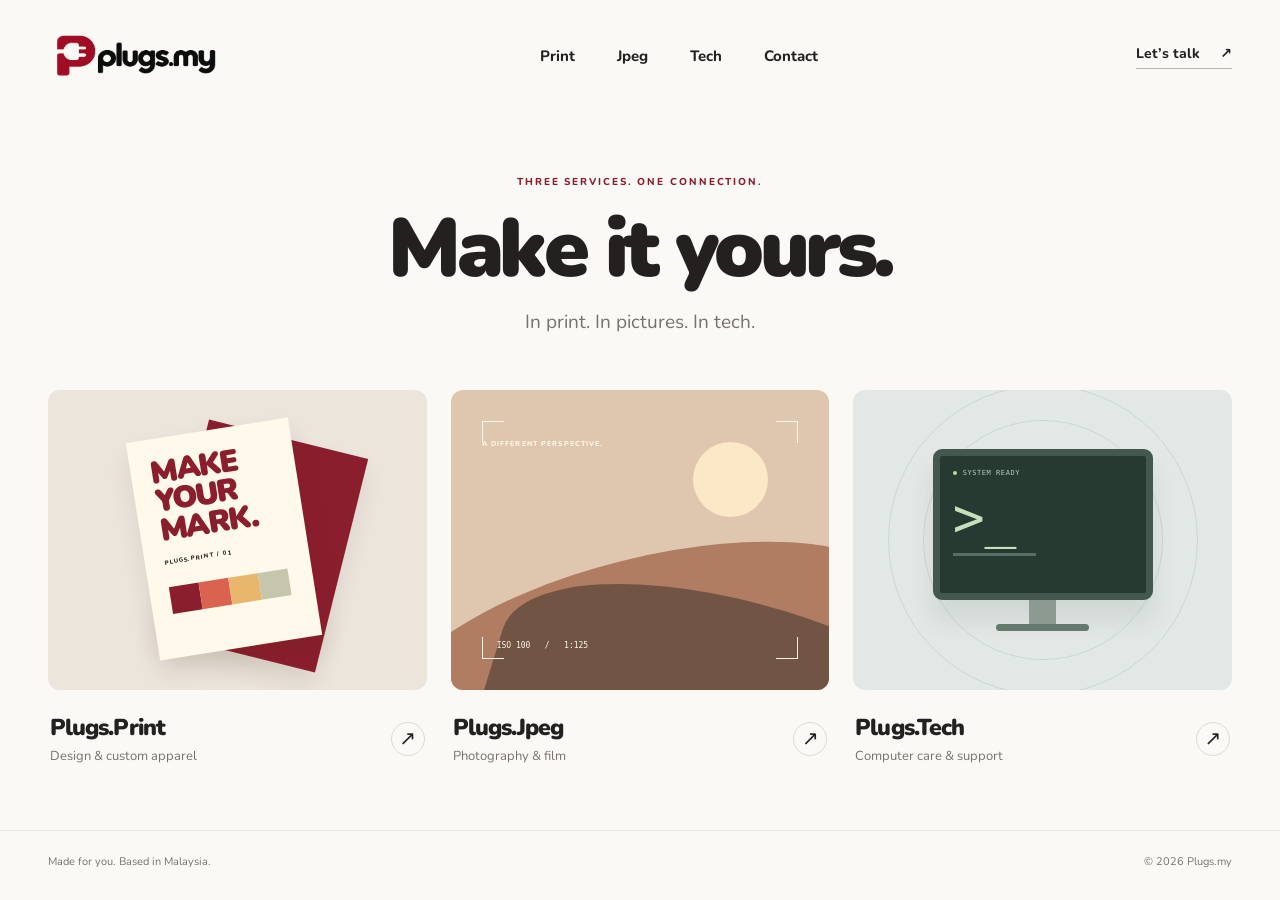
==== commit 263c6500: "Add contact page and Print and wedding package pricing" ====
--- a/site/index.html
+++ b/site/index.html
@@ -6,13 +6,13 @@
   <title>Plugs.my — Print, Jpeg, Tech</title>
   <meta name="description" content="Custom design and apparel, photography and video, and computer care. Three services, connected by Plugs.my.">
   <link rel="icon" href="assets/favicon.svg" type="image/svg+xml">
-  <link rel="stylesheet" href="styles.css?v=20261013-microsites-1">
+  <link rel="stylesheet" href="styles.css?v=contact-1">
 </head>
 <body>
   <header>
     <a class="brand" href="#" aria-label="Plugs.my home"><img src="assets/logo-transparent.png" alt="plugs.my" width="184" height="47"></a>
-    <nav aria-label="Services"><a href="print.html">Print</a><a href="jpeg.html">Jpeg</a><a href="tech.html">Tech</a></nav>
-    <a class="contact" href="https://wa.me/60192597335" target="_blank" rel="noopener">Let’s talk <span aria-hidden="true">↗</span></a>
+    <nav aria-label="Services"><a href="/print">Print</a><a href="/jpeg">Jpeg</a><a href="/tech">Tech</a><a href="/contact">Contact</a></nav>
+    <a class="contact" href="/contact">Let’s talk <span aria-hidden="true">↗</span></a>
   </header>
   <main>
     <section class="intro">
@@ -21,15 +21,15 @@
       <p class="intro-line">In print. In pictures. In tech.</p>
     </section>
     <section class="services" aria-label="Our services">
-      <a class="service print" href="print.html" aria-label="Explore Plugs.Print">
+      <a class="service print" href="/print" aria-label="Explore Plugs.Print">
         <div class="art print-art" aria-hidden="true"><div class="paper paper-back"></div><div class="paper paper-front"><span class="paper-title">MAKE<br>YOUR<br>MARK.</span><span class="paper-caption">PLUGS.PRINT / 01</span><div class="swatches"><i></i><i></i><i></i><i></i></div></div></div>
         <div class="service-info"><div><h2>Plugs.Print</h2><p>Design &amp; custom apparel</p></div><span class="arrow" aria-hidden="true">↗</span></div>
       </a>
-      <a class="service jpeg" href="jpeg.html" aria-label="Explore Plugs.Jpeg">
+      <a class="service jpeg" href="/jpeg" aria-label="Explore Plugs.Jpeg">
         <div class="art jpeg-art" aria-hidden="true"><div class="sun"></div><div class="hill hill-back"></div><div class="hill hill-front"></div><div class="viewfinder"><i></i><i></i><i></i><i></i><span class="frame-note">A DIFFERENT PERSPECTIVE.</span></div><span class="exposure">ISO 100 &nbsp; / &nbsp; 1:125</span></div>
         <div class="service-info"><div><h2>Plugs.Jpeg</h2><p>Photography &amp; film</p></div><span class="arrow" aria-hidden="true">↗</span></div>
       </a>
-      <a class="service tech" href="tech.html" aria-label="Explore Plugs.Tech">
+      <a class="service tech" href="/tech" aria-label="Explore Plugs.Tech">
         <div class="art tech-art" aria-hidden="true"><div class="orbit orbit-one"></div><div class="orbit orbit-two"></div><div class="computer"><div class="screen"><span class="status"><i></i> SYSTEM READY</span><span class="screen-symbol">&gt;_</span><span class="screen-line"></span></div><div class="stand"></div><div class="base"></div></div></div>
         <div class="service-info"><div><h2>Plugs.Tech</h2><p>Computer care &amp; support</p></div><span class="arrow" aria-hidden="true">↗</span></div>
       </a>
--- a/site/styles.css
+++ b/site/styles.css
@@ -9,3 +9,4 @@
 @media(max-width:900px){header,main,footer{padding-left:28px;padding-right:28px}.art{height:250px}.paper{transform:scale(.85) rotate(-9deg)}.paper-back{transform:scale(.85) translate(25px,6px) rotate(14deg)}.computer{transform:scale(.85)}nav{gap:24px}.service h2{font-size:21px}.service p{font-size:11px}}
 @media(max-width:650px){header,main,footer{padding-left:22px;padding-right:22px}header{height:auto;padding-top:23px;padding-bottom:20px;flex-wrap:wrap;gap:23px}.brand img{width:144px}.contact{margin-left:auto}nav{order:3;width:100%;justify-content:center;gap:48px;padding-top:16px;border-top:1px solid #e8e4de}.intro{padding:40px 0}.intro-line{font-size:16px}.services{grid-template-columns:1fr;gap:20px}.art{height:285px}.service-info{padding:17px 1px}.service h2{font-size:24px}.service p{font-size:13px}footer{margin-top:30px;font-size:10px;gap:20px}.paper-front{transform:translate(-13px,-1px) rotate(-9deg)}.paper-back{transform:translate(25px,6px) rotate(14deg)}.computer{transform:none}}
 @media(prefers-reduced-motion:reduce){.art,.arrow{transition:none}}
+@media(max-width:650px){nav{gap:32px}}
